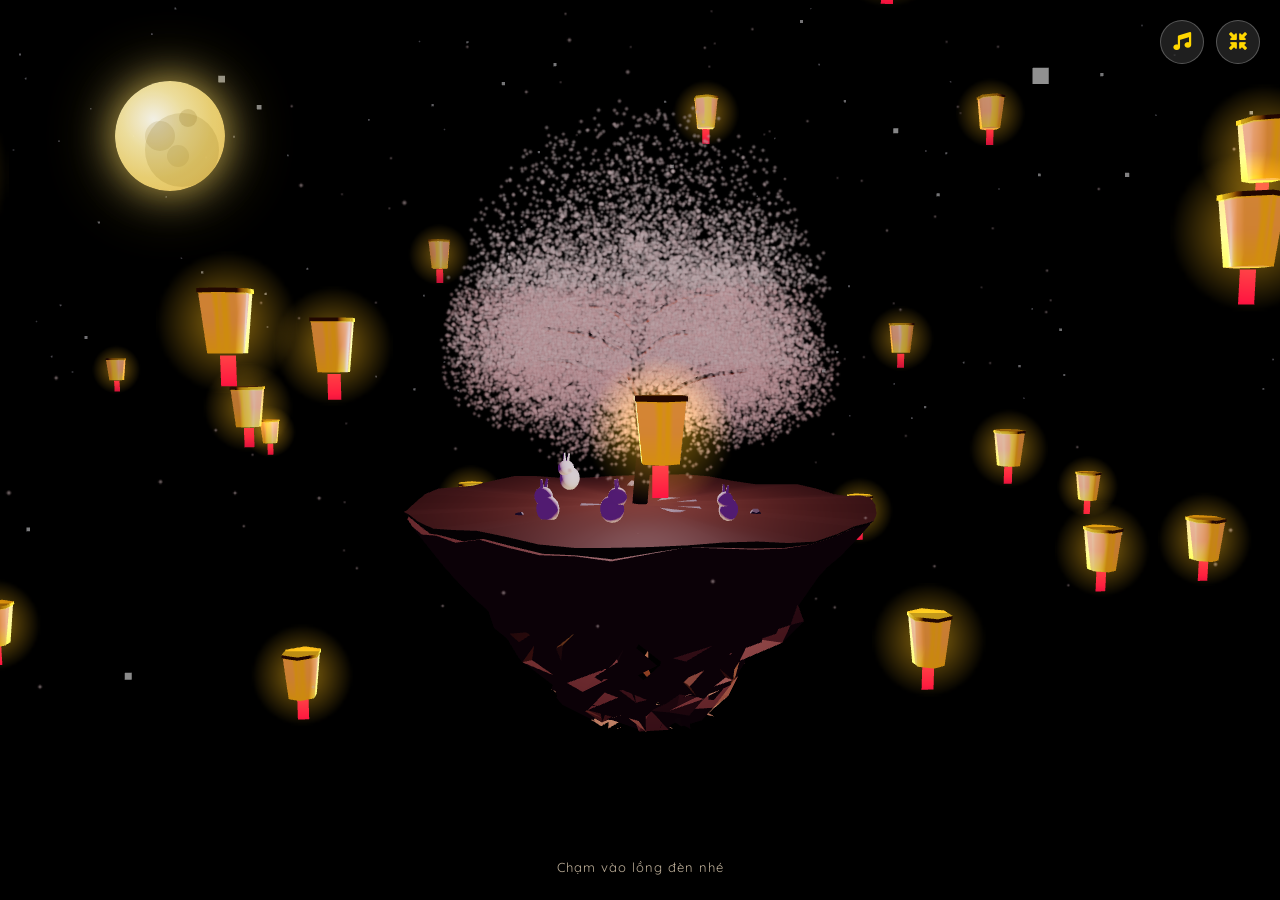
==== index.html @ e375c556 "push try" ====
<!DOCTYPE html>
<html lang="en">
<head>
    <meta charset="UTF-8">
    <meta name="viewport" content="width=device-width, initial-scale=1.0, maximum-scale=1.0, user-scalable=no">
    <title>Trung Thu 3D</title>

    <!-- Google Fonts & FontAwesome -->
    <link href="https://fonts.googleapis.com/css2?family=Dancing+Script:wght@700&family=Quicksand:wght@400;600&display=swap" rel="stylesheet">
    <link rel="stylesheet" href="https://cdnjs.cloudflare.com/ajax/libs/font-awesome/6.4.0/css/all.min.css">
    <link rel="stylesheet" href="./tthu3d/assets/css.css">
</head>
<body>

    <div id="webgl-container"></div>
    <div class="moon" aria-hidden="true"></div>

    <div class="top-bar">
        <button class="icon-btn" id="audio-btn" title="Bật/Tắt Nhạc"><i class="fas fa-music"></i></button>
        <button class="icon-btn" id="reset-cam-btn" title="Góc nhìn ban đầu"><i class="fas fa-compress-arrows-alt"></i></button>
    </div>

    <div class="click-hint">Chạm vào lồng đèn nhé</div>

    <div class="wish-modal" id="wishModal">
        <div class="wish-card">
            <button class="close-btn" id="closeWishBtn" aria-label="Đóng"><i class="fas fa-times"></i></button>
            <h3 id="wishTitle">Thông Điệp Gửi Cậu</h3>
            
            <div class="wish-image-container">
                <img id="wishImage" src="" alt="Hình ảnh Trung Thu">
            </div>

            <p id="wishText">"Chúc cậu một đêm Trung Thu ấm áp, bình an và trọn vẹn bên những người thương yêu."</p>
            <div class="tag">✦ Trung Thu An Lành ✦</div>
        </div>
    </div>

    <audio id="bgm" loop src="./tthu3d/assets/1.mp3"></audio>
    
    
    <!-- Three.js & OrbitControls -->
    <script src="./tthu3d/assets/three.min.js"></script>
    <script src="./tthu3d/assets/OrbitControls.js"></script>
    <script src="./tthu3d/assets/script.js"></script>
</body>
</html>
---- tthu3d/assets/css.css ----
* {
  margin: 0;
  padding: 0;
  box-sizing: border-box;
  -webkit-tap-highlight-color: transparent;
  user-select: none;
}

body,
html {
  width: 100%;
  height: 100%;
  overflow: hidden;
  background:
    radial-gradient(circle at top, rgba(45, 37, 78, 0.9), transparent 28%),
    linear-gradient(180deg, #040712 0%, #0d132d 25%, #120d1f 100%);
  font-family: "Quicksand", sans-serif;
  touch-action: none;
}

#webgl-container {
  width: 100%;
  height: 100%;
  position: absolute;
  top: 0;
  left: 0;
  z-index: 1;
}

.moon {
  position: absolute;
  top: 9vh;
  left: 9vw;
  width: 110px;
  height: 110px;
  border-radius: 50%;
  background: radial-gradient(circle at 35% 35%, #fffdf2 0%, #f9e9a6 30%, #f4d978 58%, #f2c456 100%);
  box-shadow: 0 0 40px rgba(246, 214, 98, 0.8), 0 0 80px rgba(246, 214, 98, 0.35);
  z-index: 2;
  opacity: 0.95;
}

.moon::before {
  content: "";
  position: absolute;
  inset: 18px 18px 18px 18px;
  border-radius: 50%;
  background: rgba(147, 116, 25, 0.18);
  transform: translate(12px, 14px);
}

.moon::after {
  content: "";
  position: absolute;
  width: 18px;
  height: 18px;
  background: rgba(139, 109, 26, 0.2);
  border-radius: 50%;
  top: 28px;
  right: 28px;
  box-shadow: -28px 18px 0 6px rgba(139, 109, 26, 0.15), -10px 38px 0 2px rgba(139, 109, 26, 0.12);
}

.top-bar {
  position: absolute;
  top: 20px;
  right: 20px;
  z-index: 10;
  display: flex;
  gap: 12px;
}

.icon-btn {
  width: 44px;
  height: 44px;
  border-radius: 50%;
  background: rgba(255, 255, 255, 0.12);
  backdrop-filter: blur(12px);
  -webkit-backdrop-filter: blur(12px);
  border: 1px solid rgba(255, 255, 255, 0.25);
  color: #ffd700;
  display: flex;
  align-items: center;
  justify-content: center;
  font-size: 18px;
  cursor: pointer;
  transition: all 0.3s ease;
  box-shadow: 0 4px 15px rgba(0, 0, 0, 0.4);
}

.icon-btn:active {
  transform: scale(0.92);
  background: rgba(255, 215, 0, 0.3);
}

.wish-modal {
  position: fixed;
  top: 0;
  left: 0;
  width: 100%;
  height: 100%;
  background: rgba(8, 9, 18, 0.64);
  backdrop-filter: blur(10px);
  -webkit-backdrop-filter: blur(10px);
  z-index: 100;
  display: flex;
  align-items: center;
  justify-content: center;
  opacity: 0;
  pointer-events: none;
  transition: opacity 0.4s ease;
  padding: 20px;
}

.wish-modal.active {
  opacity: 1;
  pointer-events: auto;
}

.wish-card {
  background: linear-gradient(135deg, rgba(44, 20, 46, 0.96), rgba(17, 11, 30, 0.98));
  border: 1.5px solid rgba(255, 220, 128, 0.6);
  box-shadow: 0 0 35px rgba(255, 201, 71, 0.22), 0 18px 40px rgba(0, 0, 0, 0.35), inset 0 0 25px rgba(255, 230, 160, 0.15);
  border-radius: 28px;
  padding: 30px 22px 22px;
  max-width: 420px;
  width: 100%;
  text-align: center;
  position: relative;
  transform: translateY(32px) scale(0.9);
  transition: transform 0.45s cubic-bezier(0.175, 0.885, 0.32, 1.275), box-shadow 0.3s ease;
  color: #fff;
  max-height: 90vh;
  overflow-y: auto;
}

.wish-modal.active .wish-card {
  transform: translateY(0) scale(1);
  box-shadow: 0 0 45px rgba(255, 201, 71, 0.28), 0 26px 52px rgba(0, 0, 0, 0.38), inset 0 0 25px rgba(255, 230, 160, 0.16);
}

.wish-card::before {
  content: "";
  position: absolute;
  inset: 10px;
  border: 1px solid rgba(255, 223, 147, 0.32);
  border-radius: 22px;
  pointer-events: none;
}

.wish-card .close-btn {
  position: absolute;
  top: 15px;
  right: 15px;
  width: 36px;
  height: 36px;
  border-radius: 50%;
  background: rgba(255, 255, 255, 0.15);
  border: 1px solid rgba(255, 215, 0, 0.3);
  color: #ffd700;
  font-size: 18px;
  cursor: pointer;
  display: flex;
  align-items: center;
  justify-content: center;
  transition: all 0.2s ease;
  z-index: 10;
}

.wish-card .close-btn:hover,
.wish-card .close-btn:active {
  background: rgba(255, 77, 109, 0.8);
  color: #fff;
  transform: scale(1.1);
}

.wish-card h3 {
  font-family: "Dancing Script", cursive;
  font-size: 32px;
  color: #ffe39a;
  margin-bottom: 16px;
  text-shadow: 0 0 10px rgba(255, 215, 0, 0.5);
  letter-spacing: 0.5px;
}

.wish-image-container {
  width: 100%;
  aspect-ratio: 4 / 3;
  max-height: 220px;
  border-radius: 18px;
  overflow: hidden;
  margin: 14px 0 18px;
  border: 1px solid rgba(255, 215, 0, 0.5);
  box-shadow: 0 10px 25px rgba(0, 0, 0, 0.4);
  background: linear-gradient(180deg, rgba(231, 183, 97, 0.25), rgba(18, 11, 30, 0.9));
  display: flex;
  align-items: center;
  justify-content: center;
}

.wish-image-container img {
  width: 100%;
  height: 100%;
  object-fit: cover;
  object-position: center;
  display: block;
  border-radius: inherit;
}

.wish-card p {
  font-size: 16px;
  line-height: 1.7;
  color: #f8ebff;
  font-style: italic;
  margin: 0 0 18px;
  text-shadow: 0 2px 10px rgba(255, 178, 191, 0.18);
}

.wish-card .tag {
  font-size: 11px;
  color: #ffc7df;
  text-transform: uppercase;
  letter-spacing: 2px;
  font-weight: 700;
}

.click-hint {
  position: absolute;
  bottom: 25px;
  left: 50%;
  transform: translateX(-50%);
  z-index: 5;
  color: rgba(255, 235, 205, 0.75);
  font-size: 13px;
  letter-spacing: 1px;
  pointer-events: none;
  text-shadow: 0 0 8px rgba(0, 0, 0, 0.8);
  animation: pulseHint 2s infinite alternate;
  text-align: center;
  width: 90%;
}

@keyframes pulseHint {
  0% {
    opacity: 0.4;
  }
  100% {
    opacity: 0.95;
  }
}

@media (max-width: 480px) {
  .moon {
    width: 76px;
    height: 76px;
    left: 12vw;
    top: 7vh;
  }

  .wish-card {
    padding: 28px 18px 20px;
    border-radius: 22px;
  }

  .wish-card h3 {
    font-size: 28px;
  }
}
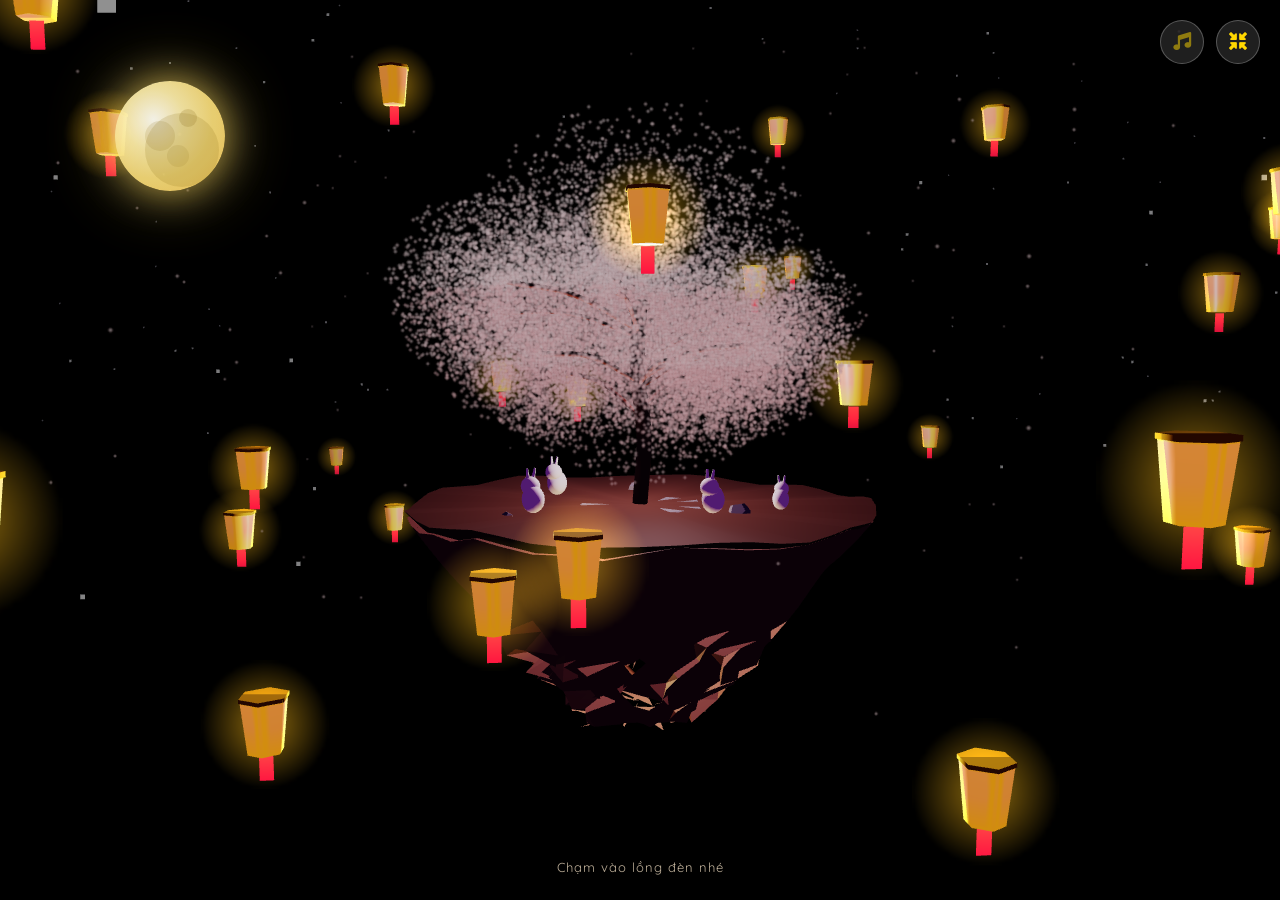
==== commit eb90f5d9: "try push" ====
--- a/index.html
+++ b/index.html
@@ -36,7 +36,7 @@
         </div>
     </div>
 
-    <audio id="bgm" loop src="./tthu3d/assets/1.mp3"></audio>
+    <audio id="bgm" loop autoplay src="./tthu3d/assets/1.mp3"></audio>
     
     
     <!-- Three.js & OrbitControls -->
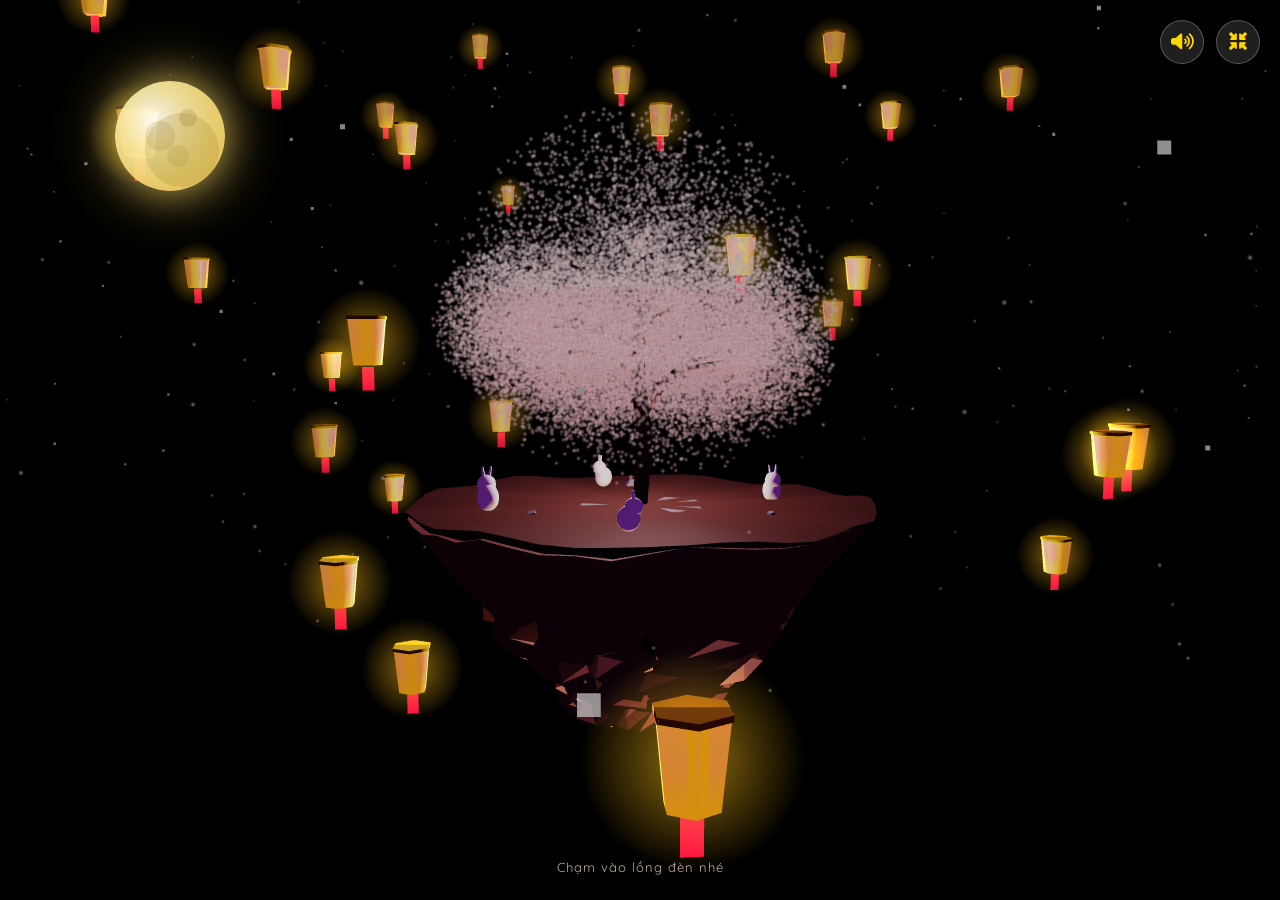
==== commit 207178ed: "try pushh" ====
--- a/index.html
+++ b/index.html
@@ -3,7 +3,7 @@
 <head>
     <meta charset="UTF-8">
     <meta name="viewport" content="width=device-width, initial-scale=1.0, maximum-scale=1.0, user-scalable=no">
-    <title>Trung Thu 3D</title>
+    <title>Trung Thu Vui Ve</title>
 
     <!-- Google Fonts & FontAwesome -->
     <link href="https://fonts.googleapis.com/css2?family=Dancing+Script:wght@700&family=Quicksand:wght@400;600&display=swap" rel="stylesheet">
